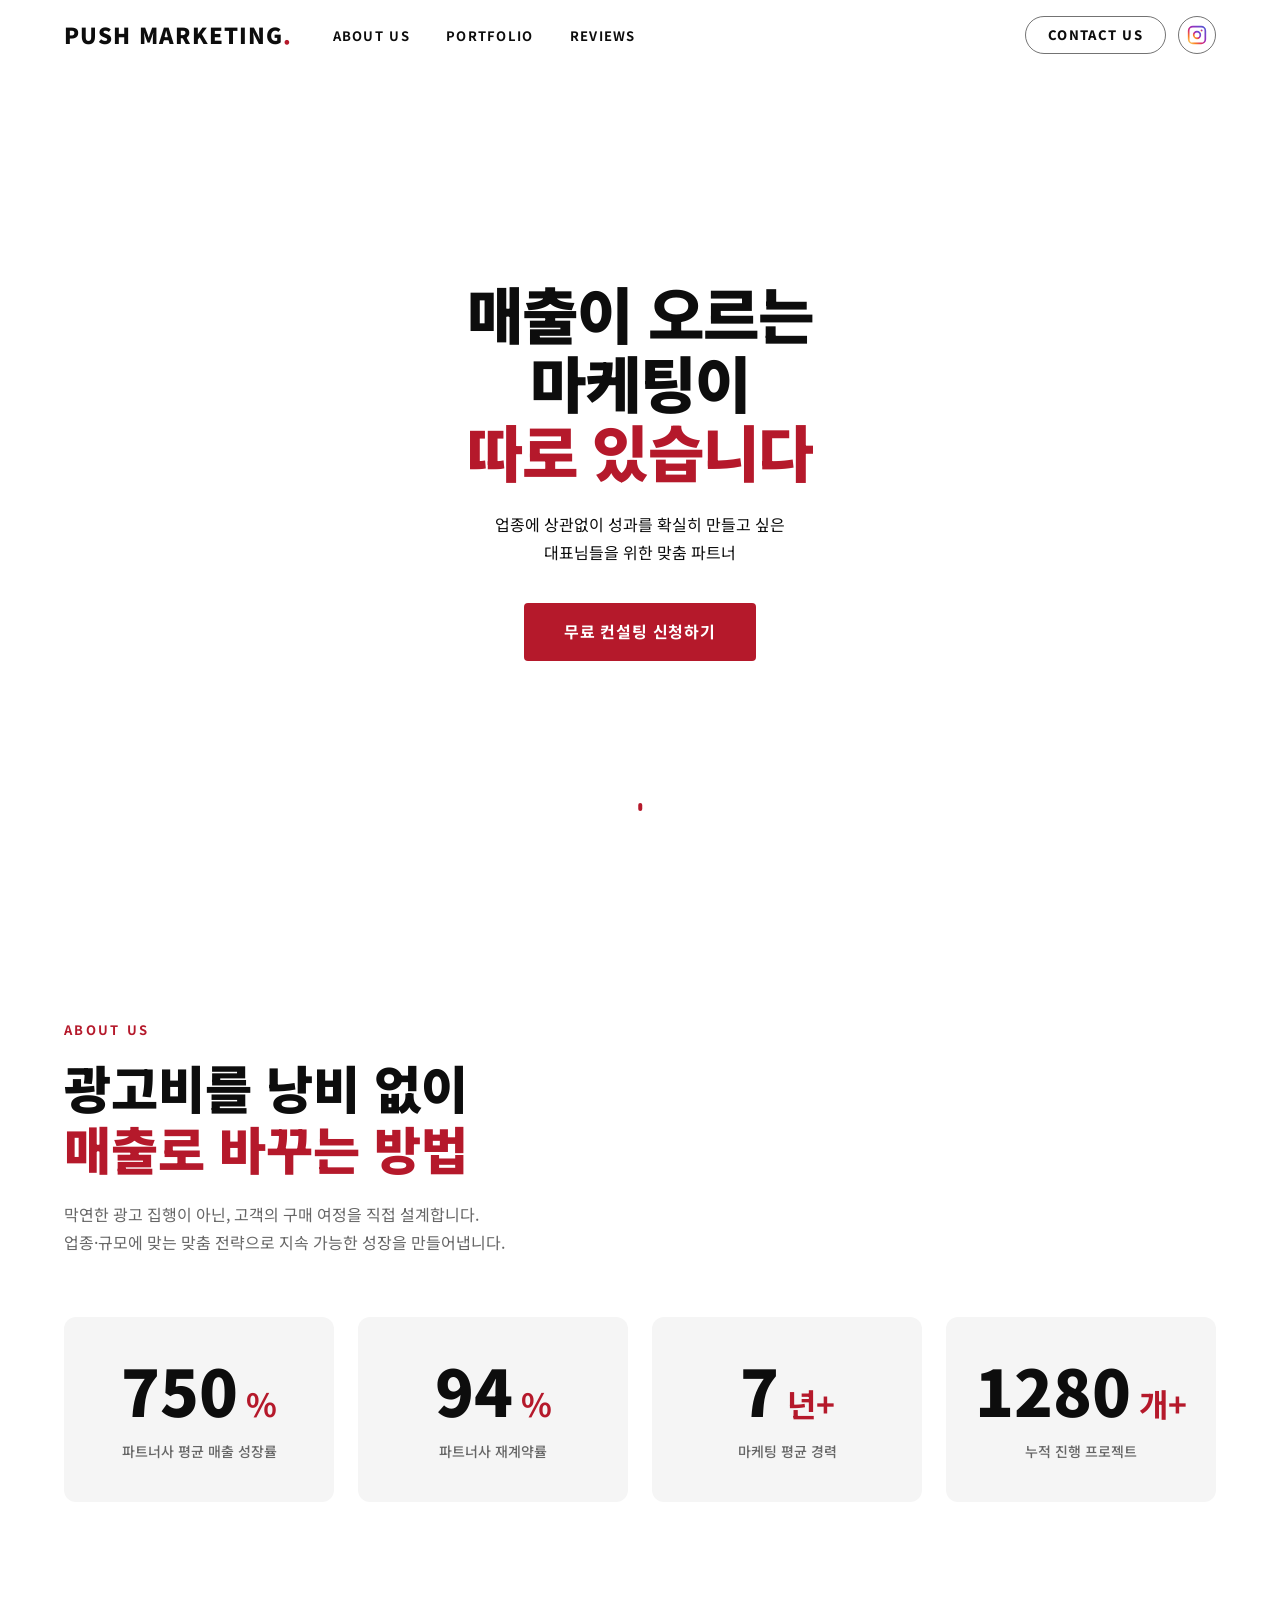
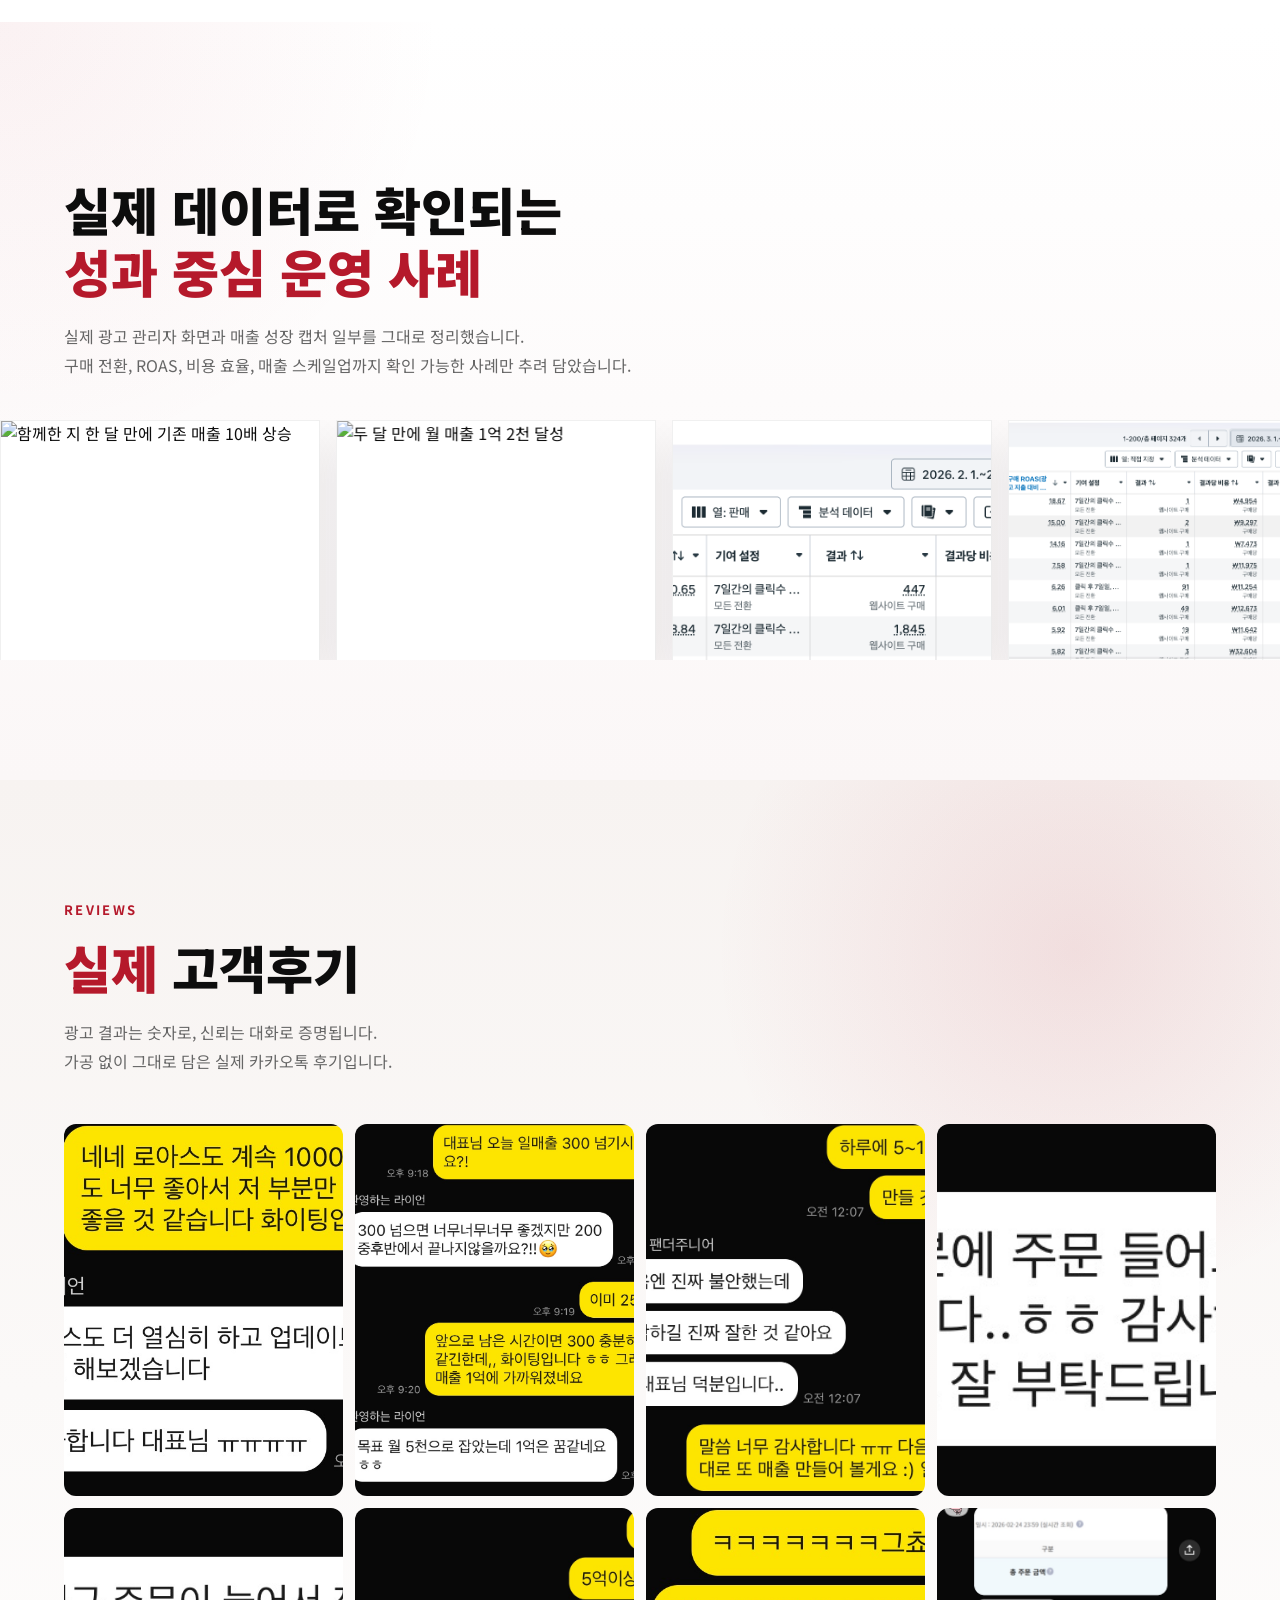
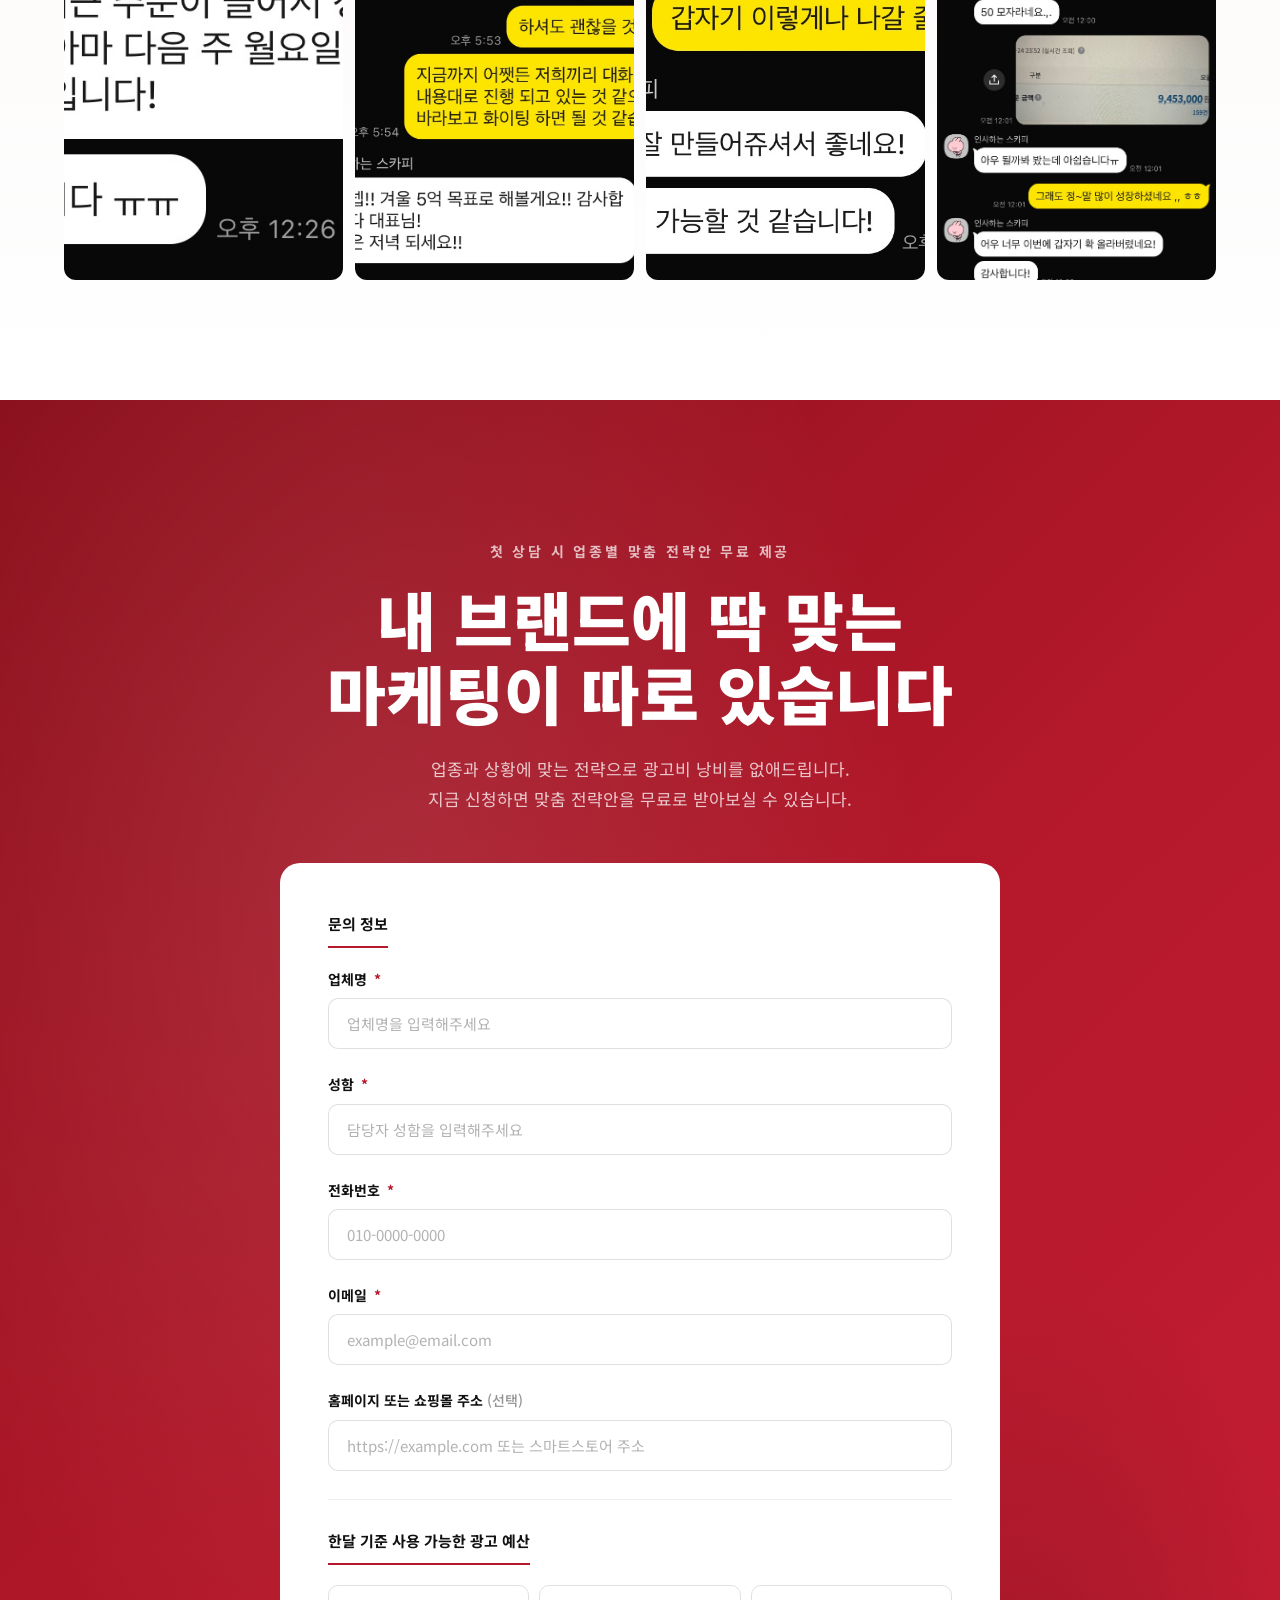
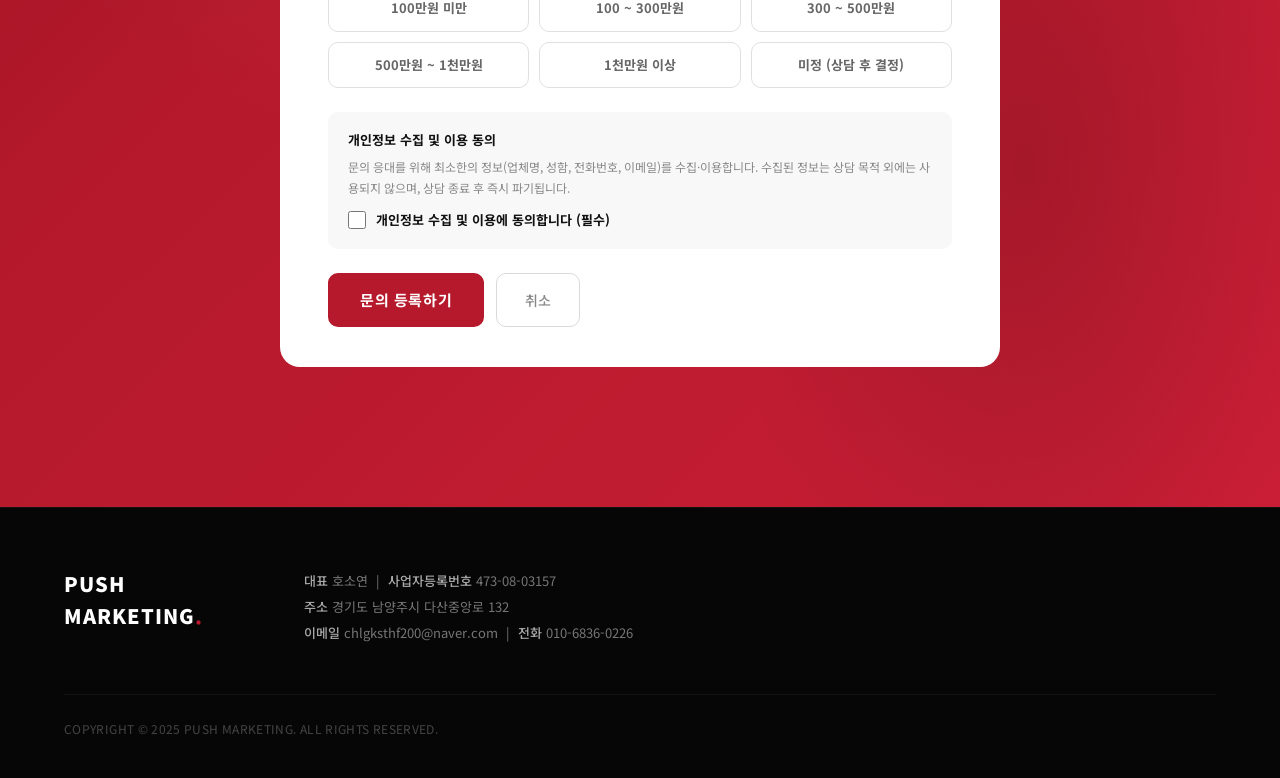
==== html/index.html @ ebdda34c "git init" ====
<!DOCTYPE html>
<html lang="ko">
<head>
  <meta charset="UTF-8" />
  <meta name="viewport" content="width=device-width, initial-scale=1.0" />
  <title>마케팅 파트너 | 성과로 증명하는 신뢰의 마케팅</title>
  <link rel="stylesheet" href="../css/style.css" />
  <link rel="preconnect" href="https://fonts.googleapis.com" />
  <link rel="preconnect" href="https://fonts.gstatic.com" crossorigin />
  <link href="https://fonts.googleapis.com/css2?family=Noto+Sans+KR:wght@300;400;500;700;900&display=swap" rel="stylesheet" />
  <style>
    /* ===== 헤더 인스타 아이콘 ===== */
    .btn-insta-header {
      display: flex;
      align-items: center;
      justify-content: center;
      width: 38px;
      height: 38px;
      border-radius: 50%;
      border: 1.5px solid rgba(0,0,0,0.55);
      color: var(--black);
      transition: border-color 0.2s, color 0.2s, background 0.2s;
      flex-shrink: 0;
      margin-left: 0;
    }
    /* 데스크탑: 인스타를 맨 오른쪽으로 */
    @media (min-width: 769px) {
      .btn-insta-header { order: 99; margin-left: -28px; }
    }
    .btn-insta-header:hover {
      border-color: #B5192B;
      color: #B5192B;
      background: rgba(181,25,43,0.06);
    }

    /* ===== WORK MARQUEE ===== */
    .work-slider-wrap {
      overflow: hidden;
      margin-top: 40px;
    }
    .work-slider {
      display: flex;
      gap: 16px;
      width: max-content;
      --work-marquee-distance: 0px;
      animation: workMarquee 38s linear infinite;
      will-change: transform;
    }
    .work-slider:hover { animation-play-state: paused; }
    @keyframes workMarquee {
      from { transform: translateX(0); }
      to   { transform: translateX(calc(-1 * var(--work-marquee-distance))); }
    }
    .work-card {
      flex: 0 0 320px;
      border-radius: 0;
      overflow: hidden;
    }
    .work-thumb {
      position: relative;
      aspect-ratio: 4/3;
      overflow: hidden;
      padding: 0 !important;
      min-height: 0 !important;
      background: #fff;
    }
    .work-image {
      width: 100%;
      height: 100%;
      object-fit: cover;
      object-position: center;
      display: block;
      border-radius: 0 !important;
      box-shadow: none !important;
      transition: transform 0.4s;
    }
    .work-card:hover .work-image { transform: scale(1.04); }
    .work-thumb > .work-overlay {
      position: absolute;
      inset: 0 !important;
      background: rgba(0,0,0,0.35);
      display: flex !important;
      align-items: center !important;
      justify-content: center !important;
      padding: 0 !important;
      border-radius: 0 !important;
      opacity: 0;
      transition: opacity 0.3s;
      pointer-events: none;
      z-index: 2;
    }
    .work-card:hover .work-overlay { opacity: 1; }
    .work-thumb > .work-overlay span {
      position: static !important;
      transform: none !important;
      display: inline-flex;
      align-items: center;
      justify-content: center;
      width: auto;
      white-space: nowrap;
      font-size: 13px;
      font-weight: 700;
      color: #fff;
      letter-spacing: 0.08em;
      border: 1.5px solid #fff;
      padding: 8px 18px;
      border-radius: 4px;
      margin: 0;
    }
    .work-info { display: none; }
    .work-media-link { display: block; }
    @media (max-width: 768px) {
      .work-card { flex: 0 0 260px; }
    }

    /* ===== REVIEW GRID ===== */
    .review-grid {
      display: grid;
      grid-template-columns: repeat(4, 1fr);
      gap: 12px;
      margin-top: 48px;
    }
    .review-card {
      border-radius: 12px;
      overflow: hidden;
      position: relative;
      aspect-ratio: 3/4;
      display: block;
      background: #f5f5f5;
    }
    .review-card img {
      width: 100%;
      height: 100%;
      object-fit: cover;
      display: block;
      transition: transform 0.4s;
    }
    .review-card:hover img { transform: scale(1.04); }
    .review-card-overlay {
      position: absolute;
      inset: 0;
      background: rgba(0,0,0,0.35);
      display: flex;
      align-items: center;
      justify-content: center;
      opacity: 0;
      transition: opacity 0.3s;
    }
    .review-card:hover .review-card-overlay { opacity: 1; }
    .review-card-overlay span {
      position: absolute;
      top: 50%;
      left: 50%;
      transform: translate(-50%, -50%);
      color: #fff;
      font-size: 13px;
      font-weight: 700;
      letter-spacing: 0.08em;
      border: 1.5px solid rgba(255,255,255,0.8);
      padding: 8px 18px;
      border-radius: 4px;
      white-space: nowrap;
    }
    @media (max-width: 1024px) { .review-grid { grid-template-columns: repeat(3, 1fr); } }
    @media (max-width: 600px)  {
      .review-grid {
        grid-template-columns: repeat(2, minmax(0, 1fr));
        gap: 8px;
      }
      .review-card {
        aspect-ratio: 3 / 4;
      }
      .review-card-overlay span {
        font-size: 10px;
        padding: 6px 10px;
      }
    }

    /* ===== CONTACT FORM (인라인) ===== */
    .contact-form-wrap {
      max-width: 720px;
      margin: 48px auto 0;
      background: #fff;
      border-radius: 20px;
      padding: 48px 48px 40px;
      text-align: left;
    }
    .form-row { display: grid; grid-template-columns: 1fr 1fr; gap: 20px; }
    .form-group { margin-bottom: 24px; }
    .form-label { display: block; font-size: 14px; font-weight: 700; color: #111; margin-bottom: 8px; }
    .form-label .required { color: #B5192B; margin-left: 3px; }
    .form-input, .form-select, .form-textarea {
      width: 100%; padding: 14px 18px;
      border: 1.5px solid rgba(0,0,0,0.12); border-radius: 10px;
      font-size: 15px; font-family: var(--font); color: #111;
      background: #fff; outline: none; appearance: none;
      transition: border-color 0.2s, box-shadow 0.2s;
      box-sizing: border-box;
    }
    .form-input::placeholder, .form-textarea::placeholder { color: rgba(0,0,0,0.3); }
    .form-input:focus, .form-select:focus, .form-textarea:focus {
      border-color: #B5192B; box-shadow: 0 0 0 3px rgba(181,25,43,0.08);
    }
    .form-select {
      background-image: url("data:image/svg+xml,%3Csvg xmlns='http://www.w3.org/2000/svg' width='12' height='8' viewBox='0 0 12 8'%3E%3Cpath d='M1 1l5 5 5-5' stroke='%23666' stroke-width='1.5' fill='none' stroke-linecap='round'/%3E%3C/svg%3E");
      background-repeat: no-repeat; background-position: right 16px center; padding-right: 42px; cursor: pointer;
    }
    .form-textarea { min-height: 110px; resize: vertical; line-height: 1.7; }
    .budget-options { display: grid; grid-template-columns: repeat(3, 1fr); gap: 10px; }
    .budget-label {
      display: block; text-align: center; padding: 12px 8px;
      border: 1.5px solid rgba(0,0,0,0.12); border-radius: 10px;
      cursor: pointer; font-size: 13px; font-weight: 700; color: #666;
      transition: all 0.2s;
    }
    .budget-label:hover { border-color: #B5192B; color: #B5192B; }
    .budget-label input[type="radio"] { display: none; }
    .budget-label:has(input:checked) { border-color: #B5192B; background: rgba(181,25,43,0.06); color: #B5192B; }
    .privacy-box { background: #f8f8f8; border-radius: 10px; padding: 18px 20px; margin-bottom: 24px; }
    .privacy-title { font-size: 13px; font-weight: 700; color: #111; margin-bottom: 6px; }
    .privacy-text { font-size: 12px; color: #888; line-height: 1.7; margin-bottom: 12px; }
    .checkbox-label { display: flex; align-items: center; gap: 10px; cursor: pointer; font-size: 13px; font-weight: 700; color: #111; }
    .checkbox-label input[type="checkbox"] { width: 18px; height: 18px; accent-color: #B5192B; cursor: pointer; flex-shrink: 0; }
    .form-divider { border: none; border-top: 1px solid rgba(0,0,0,0.07); margin: 28px 0; }
    .form-section-title { font-size: 15px; font-weight: 700; color: #111; margin-bottom: 20px; padding-bottom: 10px; border-bottom: 2px solid #B5192B; display: inline-block; }
    .form-actions { display: flex; gap: 12px; }
    .btn-submit {
      padding: 16px 32px; background: #B5192B; color: #fff;
      font-size: 15px; font-weight: 700; border: none; border-radius: 10px;
      cursor: pointer; font-family: var(--font); letter-spacing: 0.04em;
      transition: background 0.2s, transform 0.2s;
    }
    .btn-submit:hover { background: #8B0F1C; transform: translateY(-2px); }
    .btn-cancel {
      padding: 16px 28px; background: transparent; color: #888;
      font-size: 14px; font-weight: 500; border: 1.5px solid rgba(0,0,0,0.15);
      border-radius: 10px; cursor: pointer; font-family: var(--font);
      transition: border-color 0.2s, color 0.2s;
    }
    .btn-cancel:hover { border-color: #111; color: #111; }
    @media (max-width: 768px) {
      .contact-form-wrap { padding: 32px 24px; }
      .form-row { grid-template-columns: 1fr; }
      .budget-options { grid-template-columns: repeat(2, 1fr); }
    }
    @media (max-width: 480px) {
      .budget-options { grid-template-columns: 1fr; }
      .form-actions { flex-direction: column; }
    }
  </style>
</head>
<body>

  <!-- ============================
       HEADER
  ============================ -->
  <header id="header">
    <div class="header-inner">
      <a href="#" class="logo">PUSH MARKETING<span>.</span></a>
      <nav class="nav-desktop">
        <ul>
          <li><a href="#marketing">ABOUT US</a></li>
          <li><a href="#portfolio">PORTFOLIO</a></li>
          <li><a href="#reviews">REVIEWS</a></li>
        </ul>
      </nav>
      <a href="#contactForm" class="btn-contact-header">CONTACT US</a>
      <a href="https://www.instagram.com/tmdssol_" target="_blank" rel="noopener noreferrer" class="btn-insta-header" aria-label="인스타그램">
        <svg width="20" height="20" viewBox="0 0 24 24" xmlns="http://www.w3.org/2000/svg">
          <defs>
            <linearGradient id="igGrad" x1="0%" y1="100%" x2="100%" y2="0%">
              <stop offset="0%" stop-color="#feda75"/>
              <stop offset="20%" stop-color="#fa7e1e"/>
              <stop offset="40%" stop-color="#d62976"/>
              <stop offset="60%" stop-color="#962fbf"/>
              <stop offset="100%" stop-color="#4f5bd5"/>
            </linearGradient>
          </defs>
          <rect x="2" y="2" width="20" height="20" rx="5" ry="5" fill="none" stroke="url(#igGrad)" stroke-width="2"/>
          <circle cx="12" cy="12" r="4" fill="none" stroke="url(#igGrad)" stroke-width="2"/>
          <circle cx="17.5" cy="6.5" r="1.2" fill="url(#igGrad)"/>
        </svg>
      </a>
      <button class="hamburger" id="hamburgerBtn" aria-label="메뉴 열기">
        <span></span><span></span><span></span>
      </button>
    </div>
    <nav class="nav-mobile" id="mobileNav">
      <ul>
        <li><a href="#marketing" class="mobile-link">ABOUT US</a></li>
        <li><a href="#portfolio" class="mobile-link">PORTFOLIO</a></li>
        <li><a href="#reviews" class="mobile-link">REVIEWS</a></li>
      </ul>
    </nav>
  </header>

  <main>

    <!-- ============================
         HERO
    ============================ -->
    <section id="hero" class="hero-section">
      <div id="heroVantaBg" class="hero-bg-vanta" aria-hidden="true"></div>

      <div class="hero-inner">

        <!-- 카피 & CTA -->
        <div class="hero-copy">
          <h1 class="hero-title">
            <span class="hero-line-1">매출이 오르는</span>
            <span class="hero-line-2">마케팅이</span>
            <span class="hero-line-3"><em>따로 있습니다</em></span>
          </h1>
          <p class="hero-sub">업종에 상관없이 성과를 확실히 만들고 싶은<br>대표님들을 위한 맞춤 파트너</p>
          <a href="#contactForm" class="btn-primary hero-cta">무료 컨설팅 신청하기</a>
        </div>

      </div>

      <div class="hero-scroll" aria-hidden="true">
        <div class="hero-scroll__mouse">
          <span class="hero-scroll__wheel"></span>
        </div>
        <span class="hero-scroll__label">SCROLL</span>
      </div>

    </section>

    <!-- ============================
         ABOUT / STATS
    ============================ -->
    <section id="marketing" class="about-section">
      <div class="container">
        <div class="section-label fade-in">ABOUT US</div>
        <h2 class="section-title fade-in">
          광고비를 낭비 없이<br />
          <span>매출로 바꾸는 방법</span>
        </h2>
        <p class="section-desc fade-in">
          막연한 광고 집행이 아닌, 고객의 구매 여정을 직접 설계합니다.<br />
          업종·규모에 맞는 맞춤 전략으로 지속 가능한 성장을 만들어냅니다.
        </p>
        <div class="stats-grid">
          <div class="stat-card fade-in">
            <div class="stat-number" data-target="750">0</div>
            <div class="stat-unit">%</div>
            <div class="stat-label">파트너사 평균 매출 성장률</div>
          </div>
          <div class="stat-card fade-in">
            <div class="stat-number" data-target="94">0</div>
            <div class="stat-unit">%</div>
            <div class="stat-label">파트너사 재계약률</div>
          </div>
          <div class="stat-card fade-in">
            <div class="stat-number" data-target="7">0</div>
            <div class="stat-unit">년+</div>
            <div class="stat-label">마케팅 평균 경력</div>
          </div>
          <div class="stat-card fade-in">
            <div class="stat-number" data-target="1280">0</div>
            <div class="stat-unit">개+</div>
            <div class="stat-label">누적 진행 프로젝트</div>
          </div>
        </div>
      </div>
    </section>

    <!-- ============================
         PORTFOLIO / WORK
    ============================ -->
    <section id="portfolio" class="work-section">
      <div class="container">
        <div class="section-label fade-in">WORK</div>
        <h2 class="section-title fade-in">
          실제 데이터로 확인되는<br />
          <span>성과 중심 운영 사례</span>
        </h2>
        <p class="section-desc fade-in work-section-desc">
          실제 광고 관리자 화면과 매출 성장 캡처 일부를 그대로 정리했습니다.<br />
          구매 전환, ROAS, 비용 효율, 매출 스케일업까지 확인 가능한 사례만 추려 담았습니다.
        </p>
      </div>
      <div class="work-slider-wrap">
        <div class="work-slider" id="workSlider">

          <article class="work-card">
            <a class="work-media-link" href="../data&amp;review/함께한지%20한달만에%20기존%20매출%20대비%2010배%20상승.png" target="_blank" rel="noopener noreferrer">
              <div class="work-thumb">
                <img class="work-image" src="../data&amp;review/함께한지%20한달만에%20기존%20매출%20대비%2010배%20상승.png" alt="함께한 지 한 달 만에 기존 매출 10배 상승" loading="lazy" />
                <div class="work-overlay"><span>원본 보기</span></div>
              </div>
            </a>
            <div class="work-info">
              <div class="work-tag">초기 성장 사례</div>
              <h3 class="work-title">한 달 만에 기존 매출 10배 상승</h3>
            </div>
          </article>

          <article class="work-card">
            <a class="work-media-link" href="../data&amp;review/함께한지%20두달만에%20월%20매출%201억%202000달성.png" target="_blank" rel="noopener noreferrer">
              <div class="work-thumb">
                <img class="work-image" src="../data&amp;review/함께한지%20두달만에%20월%20매출%201억%202000달성.png" alt="두 달 만에 월 매출 1억 2천 달성" loading="lazy" />
                <div class="work-overlay"><span>원본 보기</span></div>
              </div>
            </a>
            <div class="work-info">
              <div class="work-tag">스케일업 사례</div>
              <h3 class="work-title">두 달 만에 월 매출 1억 2천 달성</h3>
            </div>
          </article>

          <article class="work-card">
            <a class="work-media-link" href="../data&amp;review/성과1.png" target="_blank" rel="noopener noreferrer">
              <div class="work-thumb">
                <img class="work-image" src="../data&amp;review/성과1.png" alt="ROAS 10.65 구매 447건" loading="lazy" />
                <div class="work-overlay"><span>원본 보기</span></div>
              </div>
            </a>
            <div class="work-info">
              <div class="work-tag">구매 전환 최적화</div>
              <h3 class="work-title">ROAS 10.65, 구매 447건 확보</h3>
            </div>
          </article>

          <article class="work-card">
            <a class="work-media-link" href="../data&amp;review/성과2.png" target="_blank" rel="noopener noreferrer">
              <div class="work-thumb">
                <img class="work-image" src="../data&amp;review/성과2.png" alt="고ROAS 18.67 달성" loading="lazy" />
                <div class="work-overlay"><span>원본 보기</span></div>
              </div>
            </a>
            <div class="work-info">
              <div class="work-tag">고ROAS 캠페인</div>
              <h3 class="work-title">상위 구간 ROAS 18.67까지 상승</h3>
            </div>
          </article>

          <article class="work-card">
            <a class="work-media-link" href="../data&amp;review/성과3.png" target="_blank" rel="noopener noreferrer">
              <div class="work-thumb">
                <img class="work-image" src="../data&amp;review/성과3.png" alt="ROAS 12.53 일 단위 최적화" loading="lazy" />
                <div class="work-overlay"><span>원본 보기</span></div>
              </div>
            </a>
            <div class="work-info">
              <div class="work-tag">일 단위 최적화</div>
              <h3 class="work-title">하루 단위에서도 ROAS 12.53 유지</h3>
            </div>
          </article>

          <article class="work-card">
            <a class="work-media-link" href="../data&amp;review/성과4.png" target="_blank" rel="noopener noreferrer">
              <div class="work-thumb">
                <img class="work-image" src="../data&amp;review/성과4.png" alt="ROAS 27.93 구매당 2932원" loading="lazy" />
                <div class="work-overlay"><span>원본 보기</span></div>
              </div>
            </a>
            <div class="work-info">
              <div class="work-tag">저비용 전환 확보</div>
              <h3 class="work-title">ROAS 27.93, 구매당 2,932원</h3>
            </div>
          </article>

        </div>
      </div>
    </section>

    <!-- ============================
         REVIEWS
    ============================ -->
    <section id="reviews" class="reviews-section">
      <div class="container">
        <div class="section-label fade-in">REVIEWS</div>
        <h2 class="section-title fade-in"><span>실제</span> 고객후기</h2>
        <p class="section-desc fade-in" style="margin-bottom:0;">광고 결과는 숫자로, 신뢰는 대화로 증명됩니다.<br />가공 없이 그대로 담은 실제 카카오톡 후기입니다.</p>
        <div class="review-grid">
          <a class="review-card fade-in" href="../data&amp;review/카톡리뷰1.JPG" target="_blank" rel="noopener noreferrer">
            <img src="../data&amp;review/카톡리뷰1.JPG" alt="고객 후기 1" loading="lazy" />
            <div class="review-card-overlay"><span>원본 보기</span></div>
          </a>
          <a class="review-card fade-in" href="../data&amp;review/카톡리뷰2.JPG" target="_blank" rel="noopener noreferrer">
            <img src="../data&amp;review/카톡리뷰2.JPG" alt="고객 후기 2" loading="lazy" />
            <div class="review-card-overlay"><span>원본 보기</span></div>
          </a>
          <a class="review-card fade-in" href="../data&amp;review/카톡리뷰3.JPG" target="_blank" rel="noopener noreferrer">
            <img src="../data&amp;review/카톡리뷰3.JPG" alt="고객 후기 3" loading="lazy" />
            <div class="review-card-overlay"><span>원본 보기</span></div>
          </a>
          <a class="review-card fade-in" href="../data&amp;review/카톡리뷰4.JPG" target="_blank" rel="noopener noreferrer">
            <img src="../data&amp;review/카톡리뷰4.JPG" alt="고객 후기 4" loading="lazy" />
            <div class="review-card-overlay"><span>원본 보기</span></div>
          </a>
          <a class="review-card fade-in" href="../data&amp;review/카톡리뷰5.JPG" target="_blank" rel="noopener noreferrer">
            <img src="../data&amp;review/카톡리뷰5.JPG" alt="고객 후기 5" loading="lazy" />
            <div class="review-card-overlay"><span>원본 보기</span></div>
          </a>
          <a class="review-card fade-in" href="../data&amp;review/카톡리뷰6.JPG" target="_blank" rel="noopener noreferrer">
            <img src="../data&amp;review/카톡리뷰6.JPG" alt="고객 후기 6" loading="lazy" />
            <div class="review-card-overlay"><span>원본 보기</span></div>
          </a>
          <a class="review-card fade-in" href="../data&amp;review/카톡리뷰7.JPG" target="_blank" rel="noopener noreferrer">
            <img src="../data&amp;review/카톡리뷰7.JPG" alt="고객 후기 7" loading="lazy" />
            <div class="review-card-overlay"><span>원본 보기</span></div>
          </a>
          <a class="review-card fade-in" href="../data&amp;review/카톡리뷰8.JPG" target="_blank" rel="noopener noreferrer">
            <img src="../data&amp;review/카톡리뷰8.JPG" alt="고객 후기 8" loading="lazy" />
            <div class="review-card-overlay"><span>원본 보기</span></div>
          </a>
        </div>
      </div>
    </section>

    <!-- ============================
         CTA
    ============================ -->
    <section id="contact" class="cta-section">
      <div class="cta-bg"></div>
      <div class="container fade-in" style="text-align:center;">
        <p class="cta-eyebrow">첫 상담 시 업종별 맞춤 전략안 무료 제공</p>
        <h2 class="cta-title">내 브랜드에 딱 맞는<br />마케팅이 따로 있습니다</h2>
        <p class="cta-desc">업종과 상황에 맞는 전략으로 광고비 낭비를 없애드립니다.<br />지금 신청하면 맞춤 전략안을 무료로 받아보실 수 있습니다.</p>

        <div class="contact-form-wrap">
          <form id="contactForm" novalidate style="scroll-margin-top: 100px;">
            <input type="hidden" name="access_key" value="76b9e603-ad2f-4acb-8fae-5623bca5e2d4" />
            <input type="hidden" name="subject" value="PUSH MARKETING 무료 컨설팅 문의" />
            <input type="hidden" name="from_name" value="PUSH MARKETING 홈페이지" />
            <input type="checkbox" name="botcheck" tabindex="-1" autocomplete="off" style="display:none" />

            <div class="form-section-title">문의 정보</div>
            <div class="form-group">
              <label class="form-label" for="companyName">업체명 <span class="required">*</span></label>
              <input type="text" id="companyName" name="company_name" class="form-input" placeholder="업체명을 입력해주세요" autocomplete="organization" required />
            </div>
            <div class="form-group">
              <label class="form-label" for="ownerName">성함 <span class="required">*</span></label>
              <input type="text" id="ownerName" name="name" class="form-input" placeholder="담당자 성함을 입력해주세요" autocomplete="name" required />
            </div>
            <div class="form-group">
              <label class="form-label" for="phone">전화번호 <span class="required">*</span></label>
              <input type="tel" id="phone" name="phone" class="form-input" placeholder="010-0000-0000" autocomplete="tel" required />
            </div>
            <div class="form-group">
              <label class="form-label" for="email">이메일 <span class="required">*</span></label>
              <input type="email" id="email" name="email" class="form-input" placeholder="example@email.com" autocomplete="email" required />
            </div>
            <div class="form-group">
              <label class="form-label" for="companyWebsite">홈페이지 또는 쇼핑몰 주소 <span style="font-weight:500;color:rgba(17,17,17,0.45);">(선택)</span></label>
              <input type="url" id="companyWebsite" name="company_website" class="form-input" placeholder="https://example.com 또는 스마트스토어 주소" autocomplete="url" />
            </div>

            <hr class="form-divider" />
            <div class="form-section-title">한달 기준 사용 가능한 광고 예산</div>
            <div class="form-group">
              <div class="budget-options">
                <label class="budget-label"><input type="radio" name="monthly_budget" value="100만원 미만" />100만원 미만</label>
                <label class="budget-label"><input type="radio" name="monthly_budget" value="100 ~ 300만원" />100 ~ 300만원</label>
                <label class="budget-label"><input type="radio" name="monthly_budget" value="300 ~ 500만원" />300 ~ 500만원</label>
                <label class="budget-label"><input type="radio" name="monthly_budget" value="500만원 ~ 1천만원" />500만원 ~ 1천만원</label>
                <label class="budget-label"><input type="radio" name="monthly_budget" value="1천만원 이상" />1천만원 이상</label>
                <label class="budget-label"><input type="radio" name="monthly_budget" value="미정 (상담 후 결정)" />미정 (상담 후 결정)</label>
              </div>
            </div>

            <div class="privacy-box">
              <div class="privacy-title">개인정보 수집 및 이용 동의</div>
              <p class="privacy-text">문의 응대를 위해 최소한의 정보(업체명, 성함, 전화번호, 이메일)를 수집·이용합니다. 수집된 정보는 상담 목적 외에는 사용되지 않으며, 상담 종료 후 즉시 파기됩니다.</p>
              <label class="checkbox-label">
                <input type="checkbox" id="privacyAgree" required />
                <span>개인정보 수집 및 이용에 동의합니다 (필수)</span>
              </label>
            </div>

            <div class="form-actions">
              <button type="submit" class="btn-submit">문의 등록하기</button>
              <button type="reset" class="btn-cancel">취소</button>
            </div>

          </form>
        </div>
      </div>
    </section>

  </main>

  <!-- ============================
       FOOTER
  ============================ -->
  <footer class="footer">
    <div class="container footer-inner">
      <div class="footer-logo">PUSH MARKETING<span>.</span></div>
      <div class="footer-info">
        <p><strong>대표</strong> 호소연 &nbsp;|&nbsp; <strong>사업자등록번호</strong> 473-08-03157</p>
        <p><strong>주소</strong> 경기도 남양주시 다산중앙로 132</p>
        <p><strong>이메일</strong> chlgksthf200@naver.com &nbsp;|&nbsp; <strong>전화</strong> 010-6836-0226</p>
      </div>
      <div class="footer-copy">
        <p>COPYRIGHT &copy; 2025 PUSH MARKETING. ALL RIGHTS RESERVED.</p>
      </div>
    </div>
  </footer>

  <script src="https://cdnjs.cloudflare.com/ajax/libs/three.js/r134/three.min.js"></script>
  <script src="https://cdn.jsdelivr.net/npm/vanta@latest/dist/vanta.fog.min.js"></script>
  <script src="../js/script.js?v=20260326"></script>
  <script>
    // 문의 폼 제출 (Web3Forms)
    (function () {
      const form = document.getElementById('contactForm');
      if (!form) return;
      form.addEventListener('submit', async function (e) {
        e.preventDefault();
        const company = form.querySelector('#companyName');
        const owner   = form.querySelector('#ownerName');
        const phone   = form.querySelector('#phone');
        const email   = form.querySelector('#email');
        const website = form.querySelector('#companyWebsite');
        const budget  = form.querySelector('input[name="monthly_budget"]:checked');
        const agree   = form.querySelector('#privacyAgree');
        if (!company.value.trim()) { company.focus(); return; }
        if (!owner.value.trim())   { owner.focus();   return; }
        if (!phone.value.trim())   { phone.focus();   return; }
        if (!email.value.trim())   { email.focus();   return; }
        if (!budget) { form.querySelector('input[name="monthly_budget"]').focus(); return; }
        if (!agree.checked)        { agree.focus();   return; }

        const btn = form.querySelector('.btn-submit');
        btn.textContent = '전송 중...';
        btn.disabled = true;

        try {
          const companyName = company.value.trim();
          const ownerName = owner.value.trim();
          const phoneNumber = phone.value.trim();
          const emailAddress = email.value.trim();
          const websiteUrl = website.value.trim();
          const accessKey = form.querySelector('input[name="access_key"]').value;
          const fromName = form.querySelector('input[name="from_name"]').value;
          const subjectBase = form.querySelector('input[name="subject"]').value;
          const data = new FormData();
          const inquirySummary = [
            `업체명: ${companyName}`,
            `담당자 성함: ${ownerName}`,
            `전화번호: ${phoneNumber}`,
            `이메일: ${emailAddress}`,
            `홈페이지 또는 쇼핑몰 주소: ${websiteUrl}`,
            `광고 예산: ${budget.value}`,
            '개인정보 수집 및 이용 동의: 동의'
          ].join('\n\n');

          data.append('access_key', accessKey);
          data.append('subject', `${subjectBase} | ${companyName} / ${ownerName}`);
          data.append('from_name', fromName);
          data.append('replyto', emailAddress);
          data.append('name', `${ownerName} (${companyName})`);
          data.append('email', emailAddress);
          data.append('message', inquirySummary);

          const res  = await fetch('https://api.web3forms.com/submit', {
            method: 'POST',
            body: data
          });
          const json = await res.json();
          if (json.success) {
            btn.textContent = '문의가 접수되었습니다 ✓';
            btn.style.background = '#2d7a3a';
            setTimeout(() => {
              form.reset();
              btn.textContent = '문의 등록하기';
              btn.style.background = '';
              btn.disabled = false;
            }, 3000);
          } else {
            throw new Error();
          }
        } catch {
          btn.textContent = '전송 실패 — 다시 시도해주세요';
          btn.style.background = '#c0392b';
          setTimeout(() => {
            btn.textContent = '문의 등록하기';
            btn.style.background = '';
            btn.disabled = false;
          }, 3000);
        }
      });
    })();

    (function () {
      const ws = document.getElementById('workSlider');
      if (!ws) return;

      const originalCards = Array.from(ws.querySelectorAll('.work-card'));
      if (!originalCards.length) return;

      if (!ws.dataset.marqueeCloned) {
        originalCards.forEach(card => {
          const clone = card.cloneNode(true);
          clone.setAttribute('data-clone', 'true');
          clone.setAttribute('aria-hidden', 'true');
          ws.appendChild(clone);
        });
        ws.dataset.marqueeCloned = 'true';
      }

      function updateWorkMarqueeDistance() {
        const originals = Array.from(ws.querySelectorAll('.work-card:not([data-clone])'));
        const gap = parseFloat(getComputedStyle(ws).gap || '0');
        const totalWidth = originals.reduce((sum, card) => {
          return sum + card.getBoundingClientRect().width;
        }, 0);

        const distance = totalWidth + gap * originals.length;
        ws.style.setProperty('--work-marquee-distance', `${distance}px`);
      }

      updateWorkMarqueeDistance();
      window.addEventListener('resize', updateWorkMarqueeDistance);
    })();
  </script>
</body>
</html>
---- css/style.css ----
/* ============================
   RESET & BASE
============================ */
*, *::before, *::after {
  box-sizing: border-box;
  margin: 0;
  padding: 0;
}

:root {
  --black: #0d0d0d;
  --dark: #1a1a1a;
  --gray-dark: #333333;
  --gray-mid: #666666;
  --gray-light: #f5f5f5;
  --white: #ffffff;
  --accent: #B5192B;
  --accent-dark: #8B0F1C;
  --font: 'Noto Sans KR', sans-serif;
}

html {
  scroll-behavior: smooth;
}

body {
  font-family: var(--font);
  color: var(--black);
  background: var(--white);
  line-height: 1.6;
  overflow-x: hidden;
}

a {
  text-decoration: none;
  color: inherit;
  transition: color 0.2s;
}

ul {
  list-style: none;
}

img {
  display: block;
  max-width: 100%;
}

/* ============================
   UTILITY
============================ */
.container {
  width: 90%;
  max-width: 1200px;
  margin: 0 auto;
}

.section-label {
  font-size: 13px;
  font-weight: 700;
  letter-spacing: 0.18em;
  color: var(--accent);
  text-transform: uppercase;
  margin-bottom: 16px;
}

.section-title {
  font-size: clamp(28px, 4vw, 52px);
  font-weight: 900;
  line-height: 1.2;
  color: var(--black);
  margin-bottom: 20px;
}

.section-title span {
  color: var(--accent);
}

.section-desc {
  font-size: 16px;
  color: var(--gray-mid);
  line-height: 1.8;
  margin-bottom: 60px;
}

/* ============================
   FADE-IN ANIMATION
============================ */
.fade-in {
  opacity: 0;
  transform: translateY(30px);
  transition: opacity 0.7s ease, transform 0.7s ease;
}

.fade-in.visible {
  opacity: 1;
  transform: translateY(0);
}

/* ============================
   BUTTONS
============================ */
.btn-primary {
  display: inline-block;
  background: var(--accent);
  color: var(--white);
  font-size: 16px;
  font-weight: 700;
  padding: 16px 40px;
  border-radius: 4px;
  letter-spacing: 0.05em;
  transition: background 0.2s, transform 0.2s;
  cursor: pointer;
}

.btn-primary:hover {
  background: var(--accent-dark);
  transform: translateY(-2px);
}

.btn-large {
  font-size: 18px;
  padding: 20px 56px;
}

/* ============================
   HEADER
============================ */
#header {
  position: fixed;
  top: 0;
  left: 0;
  width: 100%;
  z-index: 1000;
  background: transparent;
  backdrop-filter: none;
  -webkit-backdrop-filter: none;
  border-bottom: 1px solid transparent;
  transition: background 0.3s, box-shadow 0.3s, border-color 0.3s, backdrop-filter 0.3s;
}

.header-inner {
  display: flex;
  align-items: center;
  justify-content: flex-start;
  gap: 40px;
  height: 70px;
  width: 90%;
  max-width: 1200px;
  margin: 0 auto;
}

.btn-contact-header {
  margin-left: auto;
  font-size: 13px;
  font-weight: 800;
  color: var(--black);
  letter-spacing: 0.1em;
  text-transform: uppercase;
  padding: 8px 22px;
  border: 1.5px solid rgba(0,0,0,0.55);
  border-radius: 999px;
  transition: background 0.2s, border-color 0.2s, color 0.2s;
  white-space: nowrap;
}

.btn-contact-header:hover {
  background: var(--accent);
  border-color: var(--accent);
  color: var(--white);
}

.logo {
  font-size: 22px;
  font-weight: 900;
  color: var(--black);
  letter-spacing: 0.05em;
}

.logo span {
  color: var(--accent);
}

.nav-desktop ul {
  display: flex;
  gap: 36px;
}

.nav-desktop ul li a {
  font-size: 13px;
  font-weight: 700;
  color: var(--black);
  letter-spacing: 0.1em;
  text-transform: uppercase;
  transition: color 0.2s;
}

.nav-desktop ul li a:hover {
  color: var(--accent);
}

/* Hamburger */
.hamburger {
  display: none;
  flex-direction: column;
  gap: 5px;
  background: none;
  border: none;
  cursor: pointer;
  padding: 4px;
}

.hamburger span {
  display: block;
  width: 24px;
  height: 2px;
  background: var(--black);
  transition: all 0.3s;
}

.hamburger.active span:nth-child(1) {
  transform: translateY(7px) rotate(45deg);
}
.hamburger.active span:nth-child(2) {
  opacity: 0;
}
.hamburger.active span:nth-child(3) {
  transform: translateY(-7px) rotate(-45deg);
}

/* Mobile nav */
.nav-mobile {
  display: none;
  background: transparent;
}

.nav-mobile.open {
  display: block;
}

.nav-mobile ul {
  padding: 16px 0;
}

.nav-mobile ul li a {
  display: block;
  padding: 14px 5%;
  font-size: 14px;
  font-weight: 700;
  color: var(--black);
  letter-spacing: 0.1em;
  text-transform: uppercase;
  border-bottom: 1px solid rgba(0,0,0,0.05);
  transition: color 0.2s, background 0.2s;
}

.nav-mobile ul li a:hover {
  color: var(--accent);
  background: rgba(181,25,43,0.04);
}

/* ============================
   HERO
============================ */
.hero-section {
  position: relative;
  min-height: 100vh;
  display: flex;
  align-items: center;
  background: #ffffff;
  overflow: hidden;
}

.hero-bg-vanta {
  position: absolute;
  inset: 0;
  z-index: 0;
}

.hero-bg-vanta canvas {
  width: 100% !important;
  height: 100% !important;
}

/* 히어로 내부 */
.hero-inner {
  position: relative;
  z-index: 2;
  width: 90%;
  max-width: 900px;
  margin: 0 auto;
  display: flex;
  flex-direction: column;
  align-items: center;
  text-align: center;
  padding: 140px 0 100px;
}

/* 카피 */
.hero-copy {
  display: flex;
  flex-direction: column;
  align-items: center;
}

.hero-title {
  font-size: clamp(38px, 4.8vw, 66px);
  font-weight: 900;
  line-height: 1.12;
  letter-spacing: -0.03em;
  color: var(--black);
  margin-bottom: 24px;
  overflow: hidden;
}

.hero-line-1 {
  display: block;
  animation: heroSlideUp 0.8s cubic-bezier(0.16, 1, 0.3, 1) both;
  animation-delay: 0.25s;
}

.hero-line-2 {
  display: block;
  animation: heroSlideUp 0.8s cubic-bezier(0.16, 1, 0.3, 1) both;
  animation-delay: 0.38s;
}

.hero-line-3 {
  display: block;
  animation: heroSlideUp 0.8s cubic-bezier(0.16, 1, 0.3, 1) both;
  animation-delay: 0.51s;
}

.hero-line-3 em {
  font-style: normal;
  color: var(--accent);
}

.hero-sub {
  font-size: clamp(14px, 1.4vw, 16px);
  color: var(--black);
  line-height: 1.8;
  margin-bottom: 36px;
  animation: heroFadeUp 0.7s ease both;
  animation-delay: 0.65s;
}

.hero-cta {
  animation: heroFadeUp 0.7s ease both;
  animation-delay: 0.78s;
}


/* 스크롤 인디케이터 */
.hero-scroll {
  position: absolute;
  bottom: 40px;
  left: 50%;
  transform: translateX(-50%);
  z-index: 2;
  display: flex;
  flex-direction: column;
  align-items: center;
  gap: 10px;
  opacity: 0;
  animation: heroScrollFadeIn 0.8s ease forwards;
  animation-delay: 1.4s;
}

.hero-scroll__mouse {
  width: 26px;
  height: 42px;
  border: 2px solid rgba(255, 255, 255, 0.5);
  border-radius: 13px;
  display: flex;
  justify-content: center;
  padding-top: 7px;
  box-shadow: 0 0 12px rgba(255, 255, 255, 0.08);
  transition: border-color 0.3s;
}

.hero-scroll__mouse:hover {
  border-color: var(--accent);
}

.hero-scroll__wheel {
  display: block;
  width: 4px;
  height: 8px;
  background: var(--accent);
  border-radius: 2px;
  animation: heroScrollWheel 2s ease-in-out infinite;
}

.hero-scroll__label {
  font-size: 9px;
  letter-spacing: 0.25em;
  color: rgba(255, 255, 255, 0.4);
  font-weight: 500;
}

@keyframes heroScrollFadeIn {
  from { opacity: 0; transform: translateX(-50%) translateY(12px); }
  to   { opacity: 1; transform: translateX(-50%) translateY(0); }
}

@keyframes heroScrollWheel {
  0%   { transform: translateY(0);   opacity: 1; }
  60%  { transform: translateY(10px); opacity: 0; }
  61%  { transform: translateY(0);   opacity: 0; }
  100% { transform: translateY(0);   opacity: 1; }
}

@keyframes heroFadeUp {
  from { transform: translateY(20px); opacity: 0; }
  to   { transform: translateY(0);    opacity: 1; }
}

@keyframes heroSlideUp {
  from { transform: translateY(60%); opacity: 0; }
  to   { transform: translateY(0);   opacity: 1; }
}


/* ============================
   ABOUT / STATS
============================ */
.about-section {
  padding: 120px 0;
  background: var(--white);
}

.stats-grid {
  display: grid;
  grid-template-columns: repeat(4, 1fr);
  gap: 24px;
  margin-top: 60px;
}

.stat-card {
  background: var(--gray-light);
  border-radius: 12px;
  padding: 40px 28px;
  text-align: center;
  position: relative;
  overflow: hidden;
  transition: transform 0.3s, box-shadow 0.3s;
}

.stat-card::before {
  content: '';
  position: absolute;
  bottom: 0;
  left: 0;
  width: 100%;
  height: 4px;
  background: var(--accent);
  transform: scaleX(0);
  transition: transform 0.3s;
}

.stat-card:hover::before {
  transform: scaleX(1);
}

.stat-card:hover {
  transform: translateY(-6px);
  box-shadow: 0 20px 40px rgba(0,0,0,0.1);
}

.stat-number {
  font-size: clamp(40px, 5vw, 64px);
  font-weight: 900;
  color: var(--black);
  line-height: 1;
  display: inline;
}

.stat-unit {
  font-size: clamp(20px, 2.5vw, 32px);
  font-weight: 700;
  color: var(--accent);
  display: inline;
  margin-left: 4px;
}

.stat-label {
  font-size: 14px;
  color: var(--gray-mid);
  margin-top: 12px;
  font-weight: 500;
  line-height: 1.5;
}

/* ============================
   REVIEWS
============================ */
.reviews-section {
  padding: 120px 0;
  background:
    radial-gradient(circle at 84% 14%, rgba(181,25,43,0.10), transparent 24%),
    linear-gradient(180deg, #f7f3f1 0%, #ffffff 100%);
}

.reviews-layout {
  display: grid;
  grid-template-columns: minmax(260px, 320px) minmax(0, 1fr);
  gap: 38px;
  align-items: start;
}

.reviews-intro {
  position: sticky;
  top: 108px;
}

.reviews-desc {
  margin-bottom: 28px;
}

.reviews-badges {
  display: flex;
  flex-wrap: wrap;
  gap: 10px;
}

.reviews-badge {
  display: inline-flex;
  align-items: center;
  min-height: 38px;
  padding: 9px 14px;
  border-radius: 999px;
  background: rgba(181,25,43,0.08);
  border: 1px solid rgba(181,25,43,0.12);
  color: var(--accent-dark);
  font-size: 12px;
  font-weight: 700;
  letter-spacing: 0.04em;
}

.reviews-gallery {
  column-count: 3;
  column-gap: 22px;
}

.review-shot {
  display: block;
  position: relative;
  break-inside: avoid;
  margin-bottom: 22px;
  padding: 14px;
  border-radius: 28px;
  overflow: hidden;
  background: linear-gradient(180deg, #23272d 0%, #12151b 100%);
  border: 1px solid rgba(255,255,255,0.08);
  box-shadow: 0 20px 48px rgba(11,18,31,0.18);
  transition: transform 0.3s ease, box-shadow 0.3s ease, border-color 0.3s ease;
}

.review-shot::before {
  content: '';
  position: absolute;
  inset: 0;
  background:
    radial-gradient(circle at top right, rgba(254,229,0,0.16), transparent 24%),
    linear-gradient(135deg, rgba(255,255,255,0.05), transparent 42%);
  pointer-events: none;
}

.review-shot:hover {
  transform: translateY(-8px);
  border-color: rgba(255,255,255,0.16);
  box-shadow: 0 28px 56px rgba(11,18,31,0.24);
}

.review-shot-head,
.review-shot-foot {
  position: relative;
  z-index: 1;
}

.review-shot-head {
  display: flex;
  align-items: center;
  justify-content: space-between;
  margin-bottom: 12px;
}

.review-shot-badge {
  display: inline-flex;
  align-items: center;
  gap: 8px;
  font-size: 11px;
  font-weight: 700;
  color: rgba(255,255,255,0.72);
  letter-spacing: 0.18em;
  text-transform: uppercase;
}

.review-shot-badge::before {
  content: '';
  width: 8px;
  height: 8px;
  border-radius: 50%;
  background: #FEE500;
  box-shadow: 0 0 0 6px rgba(254,229,0,0.12);
}

.review-shot-num {
  display: inline-flex;
  align-items: center;
  justify-content: center;
  width: 34px;
  height: 34px;
  border-radius: 50%;
  background: rgba(255,255,255,0.08);
  border: 1px solid rgba(255,255,255,0.12);
  font-size: 12px;
  font-weight: 700;
  color: rgba(255,255,255,0.78);
}

.review-shot img {
  position: relative;
  z-index: 1;
  width: 100%;
  height: auto;
  display: block;
  border-radius: 20px;
  background: #000000;
}

.review-shot-foot {
  display: flex;
  align-items: center;
  justify-content: space-between;
  gap: 12px;
  margin-top: 12px;
}

.review-shot-foot strong {
  font-size: 14px;
  font-weight: 700;
  color: var(--white);
  letter-spacing: -0.01em;
}

.review-shot-foot span {
  display: inline-flex;
  align-items: center;
  min-height: 30px;
  padding: 6px 10px;
  border-radius: 999px;
  background: rgba(255,255,255,0.07);
  color: rgba(255,255,255,0.68);
  font-size: 11px;
  font-weight: 700;
  letter-spacing: 0.06em;
  white-space: nowrap;
}

/* ============================
   WORK / PORTFOLIO
============================ */
.work-section {
  padding: 120px 0;
  background:
    radial-gradient(circle at top left, rgba(181,25,43,0.06), transparent 30%),
    linear-gradient(180deg, #ffffff 0%, #fbf7f7 100%);
}

.work-section-desc {
  max-width: 760px;
  margin-bottom: 0;
}

.work-highlights {
  display: grid;
  grid-template-columns: repeat(3, minmax(0, 1fr));
  gap: 14px;
  margin-top: 32px;
}

.work-highlight {
  padding: 18px 20px;
  border-radius: 16px;
  border: 1px solid rgba(181,25,43,0.14);
  background: rgba(255,255,255,0.84);
  box-shadow: 0 12px 32px rgba(14,20,33,0.05);
}

.work-highlight strong {
  display: block;
  font-size: 22px;
  font-weight: 800;
  line-height: 1.2;
  color: var(--black);
}

.work-highlight span {
  display: block;
  margin-top: 6px;
  font-size: 13px;
  color: var(--gray-mid);
  line-height: 1.6;
}

.work-grid {
  display: grid;
  grid-template-columns: repeat(2, minmax(0, 1fr));
  gap: 32px;
  margin-top: 48px;
  align-items: stretch;
}

.work-card {
  display: flex;
  flex-direction: column;
  border-radius: 22px;
  overflow: hidden;
  border: 1px solid rgba(0,0,0,0.06);
  box-shadow: 0 18px 45px rgba(10,17,34,0.08);
  transition: transform 0.3s, box-shadow 0.3s;
  background: rgba(255,255,255,0.96);
}

.work-card:hover {
  transform: translateY(-10px);
  box-shadow: 0 28px 56px rgba(10,17,34,0.14);
}

.work-media-link {
  display: block;
}

.work-thumb {
  position: relative;
  aspect-ratio: 16 / 10;
  min-height: 280px;
  overflow: hidden;
  padding: 18px;
  background: linear-gradient(180deg, #f8f9fb 0%, #eef1f5 100%);
}

.work-image {
  width: 100%;
  height: 100%;
  object-fit: contain;
  object-position: center;
  border-radius: 12px;
  background: var(--white);
  box-shadow: 0 10px 28px rgba(15,23,42,0.08);
}

.work-overlay {
  position: absolute;
  inset: 0;
  background: rgba(0,0,0,0.35);
  display: flex;
  align-items: center;
  justify-content: center;
  opacity: 0;
  transition: opacity 0.3s;
  padding: 0;
  border-radius: 0;
  pointer-events: none;
}

.work-card:hover .work-overlay {
  opacity: 1;
}

.work-overlay span {
  font-size: 13px;
  font-weight: 700;
  color: #fff;
  letter-spacing: 0.08em;
  border: 1.5px solid rgba(255,255,255,0.8);
  padding: 8px 18px;
  border-radius: 4px;
}

.work-info {
  display: flex;
  flex: 1;
  flex-direction: column;
  gap: 12px;
  padding: 24px 24px 26px;
}

.work-tag {
  font-size: 12px;
  font-weight: 700;
  color: var(--accent);
  letter-spacing: 0.1em;
  text-transform: uppercase;
  margin-bottom: 0;
}

.work-title {
  font-size: 24px;
  font-weight: 800;
  line-height: 1.4;
  color: var(--black);
  margin-bottom: 0;
  letter-spacing: -0.02em;
}

.work-desc {
  font-size: 15px;
  color: var(--gray-mid);
  line-height: 1.7;
}

.work-kpis {
  display: flex;
  flex-wrap: wrap;
  gap: 10px;
  margin-top: auto;
  padding-top: 6px;
}

.work-kpi {
  display: inline-flex;
  align-items: center;
  min-height: 34px;
  padding: 8px 12px;
  border-radius: 999px;
  background: rgba(181,25,43,0.08);
  color: var(--accent-dark);
  font-size: 12px;
  font-weight: 700;
  letter-spacing: 0.02em;
}

/* ============================
   CTA
============================ */
.cta-section {
  position: relative;
  padding: 140px 0;
  overflow: hidden;
  text-align: center;
}

.cta-bg {
  position: absolute;
  inset: 0;
  background: linear-gradient(135deg, #8B0F1C 0%, #B5192B 50%, #C91E35 100%);
}

.cta-bg::after {
  content: '';
  position: absolute;
  inset: 0;
  background:
    radial-gradient(ellipse 60% 70% at 30% 30%, rgba(255,255,255,0.1) 0%, transparent 70%),
    radial-gradient(ellipse 40% 50% at 80% 80%, rgba(0,0,0,0.15) 0%, transparent 60%);
}

.cta-inner {
  position: relative;
  z-index: 1;
}

.cta-eyebrow {
  font-size: 14px;
  font-weight: 700;
  letter-spacing: 0.2em;
  color: rgba(255,255,255,0.7);
  text-transform: uppercase;
  margin-bottom: 20px;
}

.cta-title {
  font-size: clamp(32px, 5vw, 64px);
  font-weight: 900;
  color: var(--white);
  line-height: 1.15;
  margin-bottom: 24px;
}

.cta-desc {
  font-size: 17px;
  color: rgba(255,255,255,0.75);
  line-height: 1.8;
  margin-bottom: 48px;
}

.cta-section .btn-primary {
  background: var(--white);
  color: var(--accent);
}

.cta-section .btn-primary:hover {
  background: rgba(255,255,255,0.9);
  transform: translateY(-2px);
}

/* ============================
   FOOTER
============================ */
.footer {
  background: #060606;
  padding: 60px 0 40px;
  border-top: 1px solid rgba(255,255,255,0.05);
}

.footer-inner {
  display: grid;
  grid-template-columns: 200px 1fr;
  gap: 40px;
  align-items: start;
}

.footer-logo {
  font-size: 20px;
  font-weight: 900;
  color: var(--white);
  letter-spacing: 0.05em;
}

.footer-logo span {
  color: var(--accent);
}

.footer-info p {
  font-size: 13px;
  color: rgba(255,255,255,0.45);
  line-height: 2;
}

.footer-info strong {
  color: rgba(255,255,255,0.65);
  font-weight: 500;
}

.footer-copy {
  grid-column: 1 / -1;
  border-top: 1px solid rgba(255,255,255,0.05);
  padding-top: 24px;
  margin-top: 8px;
}

.footer-copy p {
  font-size: 12px;
  color: rgba(255,255,255,0.25);
  letter-spacing: 0.03em;
}

/* ============================
   RESPONSIVE
============================ */
@media (max-width: 1024px) {
  .stats-grid {
    grid-template-columns: repeat(2, 1fr);
  }

  .reviews-layout {
    grid-template-columns: 1fr;
    gap: 28px;
  }

  .reviews-intro {
    position: static;
  }

  .reviews-gallery {
    column-count: 2;
  }

  .work-highlights {
    grid-template-columns: repeat(3, minmax(0, 1fr));
  }

  .work-thumb {
    min-height: 250px;
  }
}

@media (max-width: 768px) {
  .nav-desktop {
    display: none;
  }

  .hamburger {
    display: flex;
  }

  .header-inner {
    gap: 18px;
  }

  .logo {
    font-size: 18px;
    white-space: nowrap;
  }

  .btn-contact-header {
    font-size: 11px;
    padding: 8px 16px;
    letter-spacing: 0.08em;
  }

  .hero-inner {
    padding: 120px 5% 80px;
  }

  .stats-grid {
    grid-template-columns: repeat(2, 1fr);
    gap: 16px;
  }

  .stat-card {
    padding: 28px 20px;
  }

  .reviews-gallery {
    column-count: 1;
    column-gap: 0;
  }

  .review-shot {
    margin-bottom: 18px;
    padding: 12px;
    border-radius: 24px;
  }

  .review-shot img {
    border-radius: 18px;
  }

  .review-shot-foot {
    flex-wrap: wrap;
  }

  .work-highlights {
    grid-template-columns: 1fr;
    margin-top: 24px;
  }

  .work-grid {
    grid-template-columns: 1fr;
    gap: 24px;
  }

  .work-thumb {
    min-height: 220px;
    padding: 14px;
  }

  .work-overlay {
    inset: 0;
  }

  .work-info {
    padding: 22px 20px 24px;
  }

  .work-title {
    font-size: 20px;
  }

  .footer-inner {
    grid-template-columns: 1fr;
    gap: 24px;
  }

  .about-section,
  .work-section,
  .reviews-section {
    padding: 80px 0;
  }

  .cta-section {
    padding: 100px 0;
  }
}

@media (max-width: 480px) {
  .stats-grid {
    grid-template-columns: 1fr;
  }

  .header-inner {
    gap: 12px;
  }

  .logo {
    font-size: 16px;
  }

  .btn-contact-header {
    font-size: 10px;
    padding: 7px 12px;
    letter-spacing: 0.06em;
  }

  .hero-inner {
    padding: 100px 5% 70px;
  }

  .hero-title {
    font-size: clamp(34px, 9vw, 52px);
  }

  .btn-large {
    font-size: 16px;
    padding: 16px 32px;
  }
}
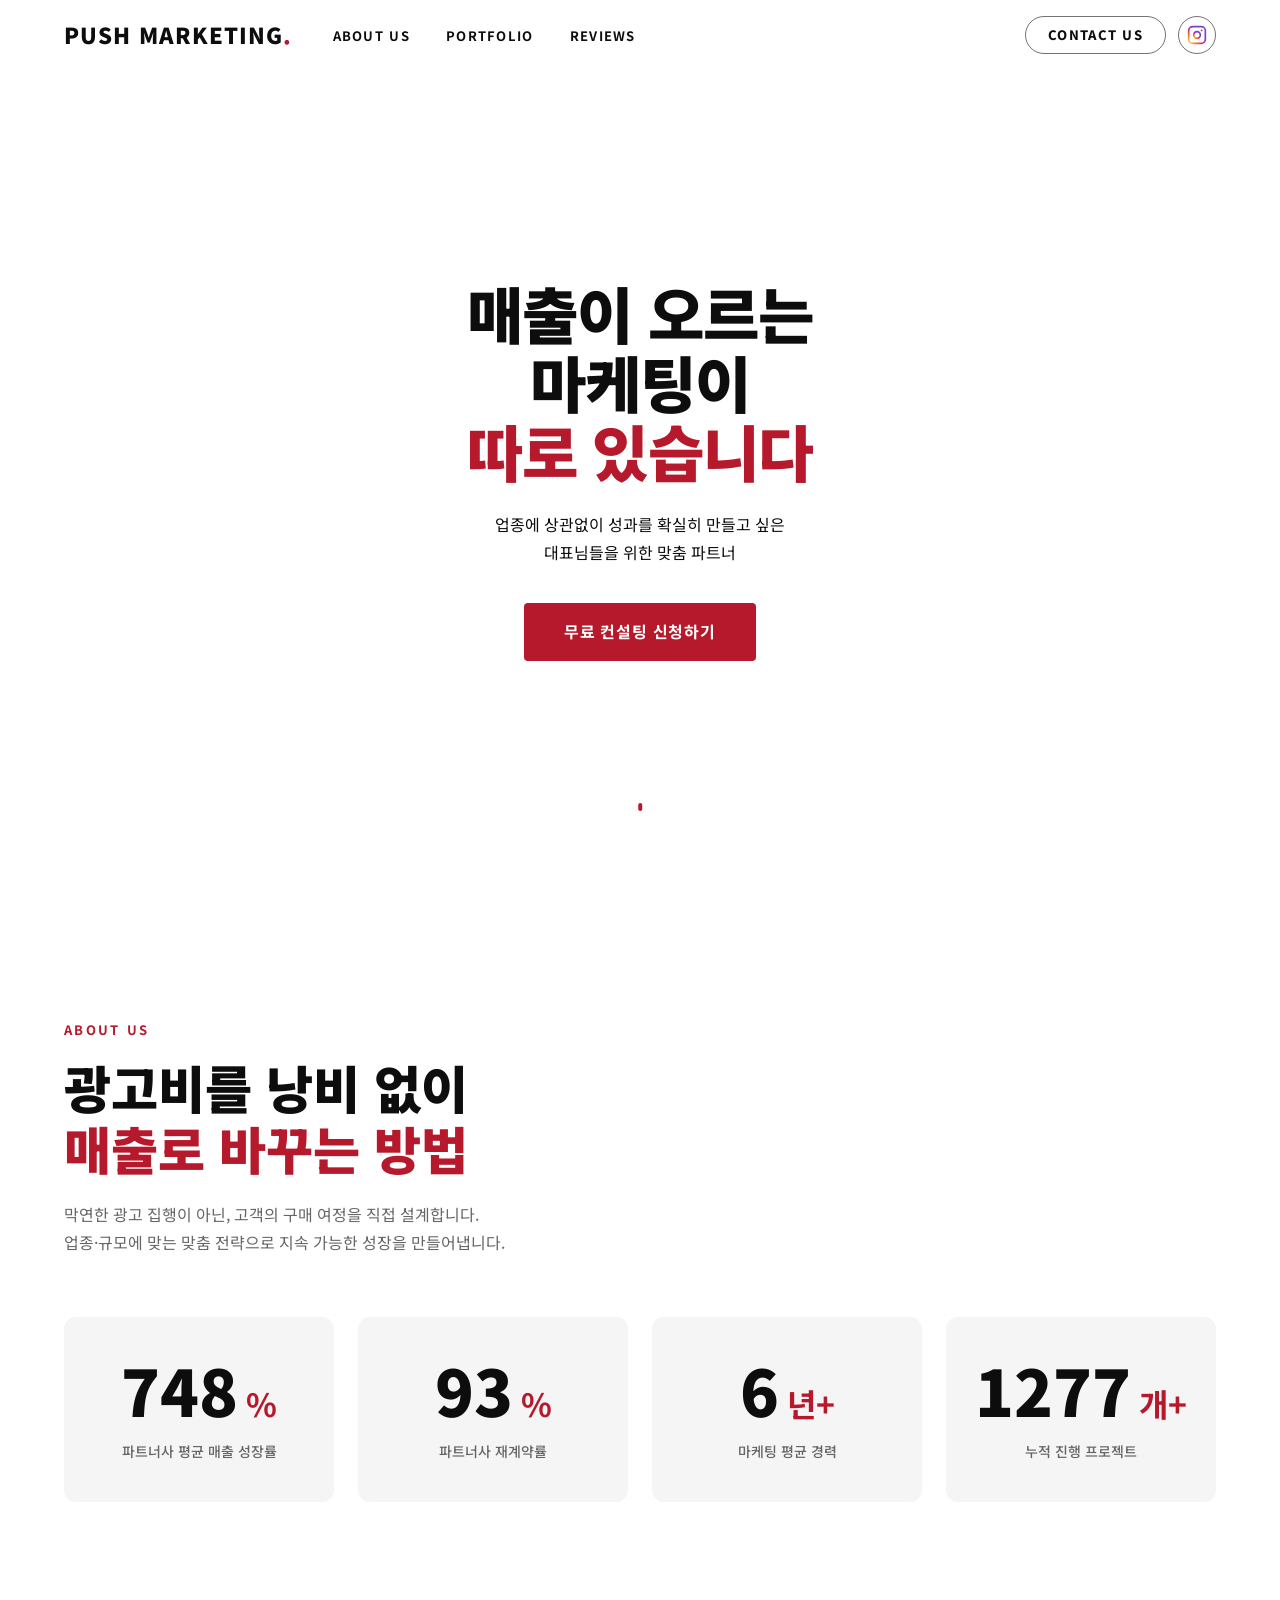
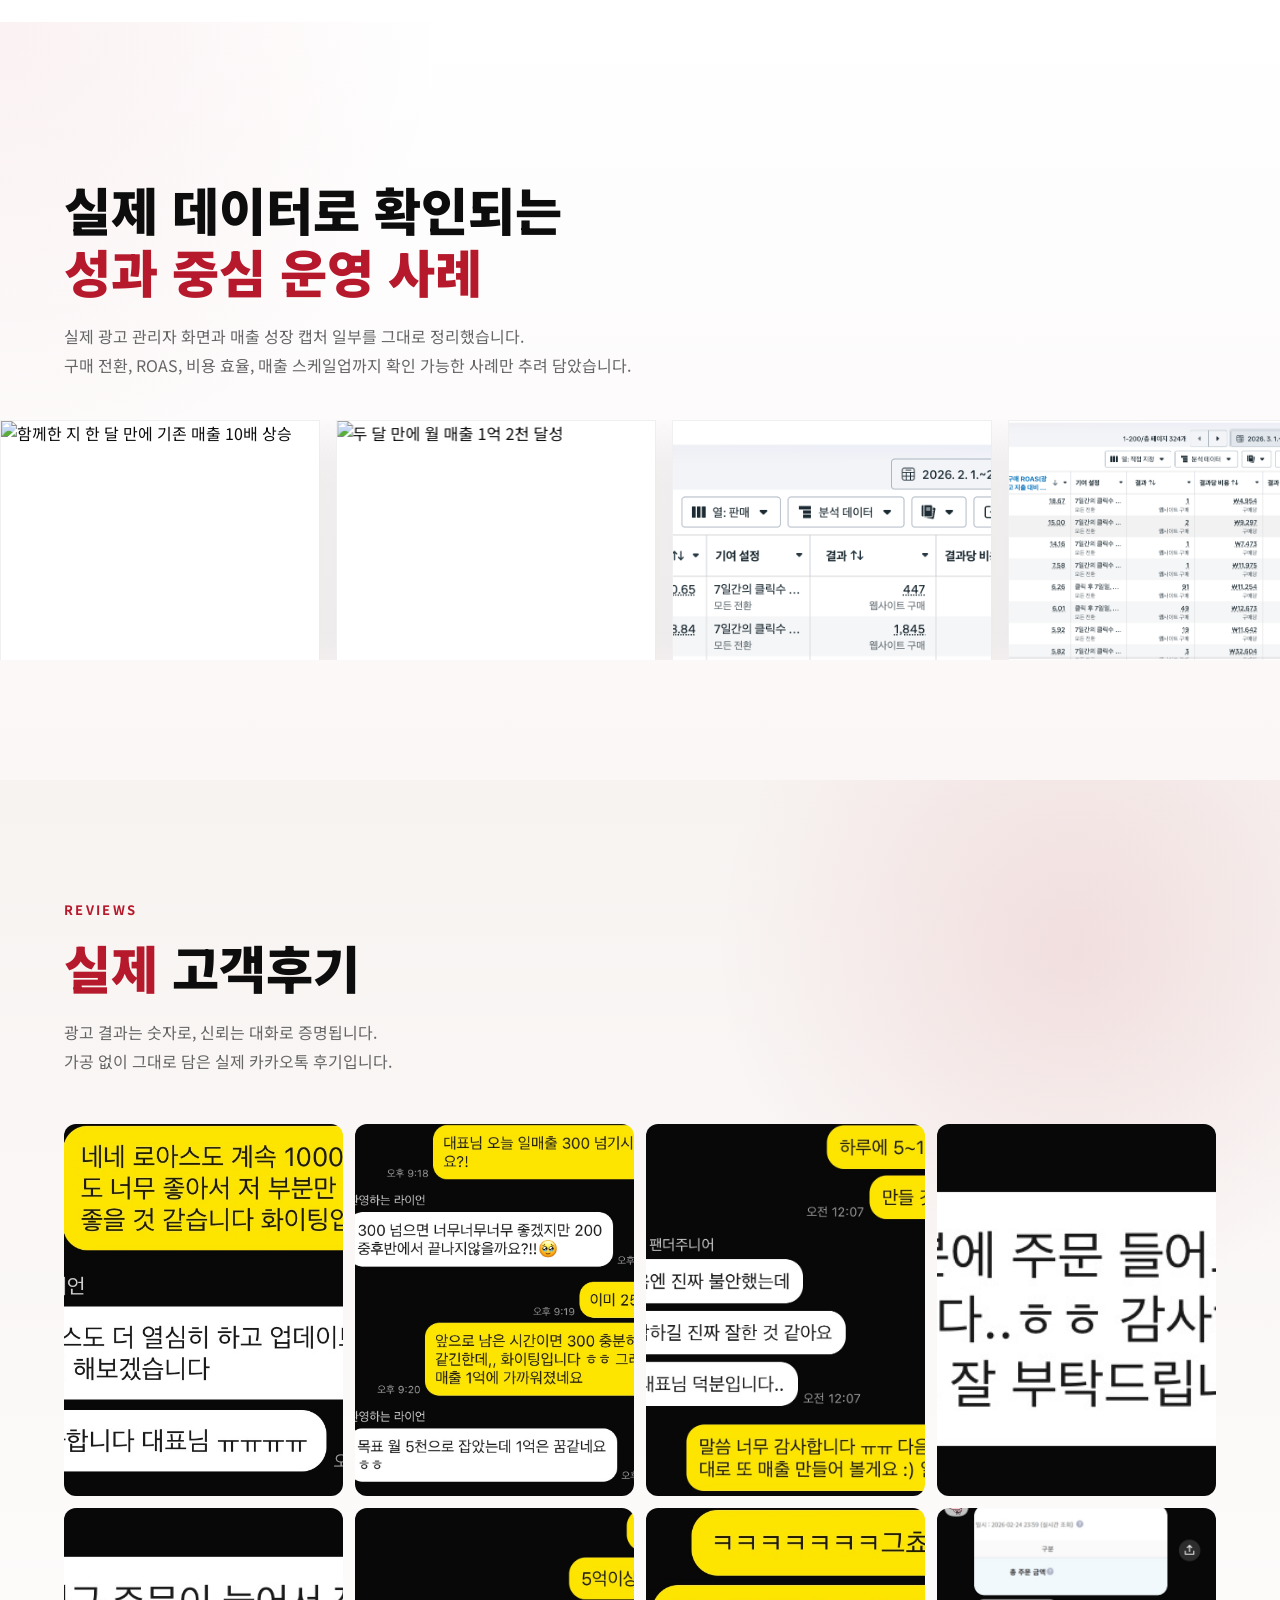
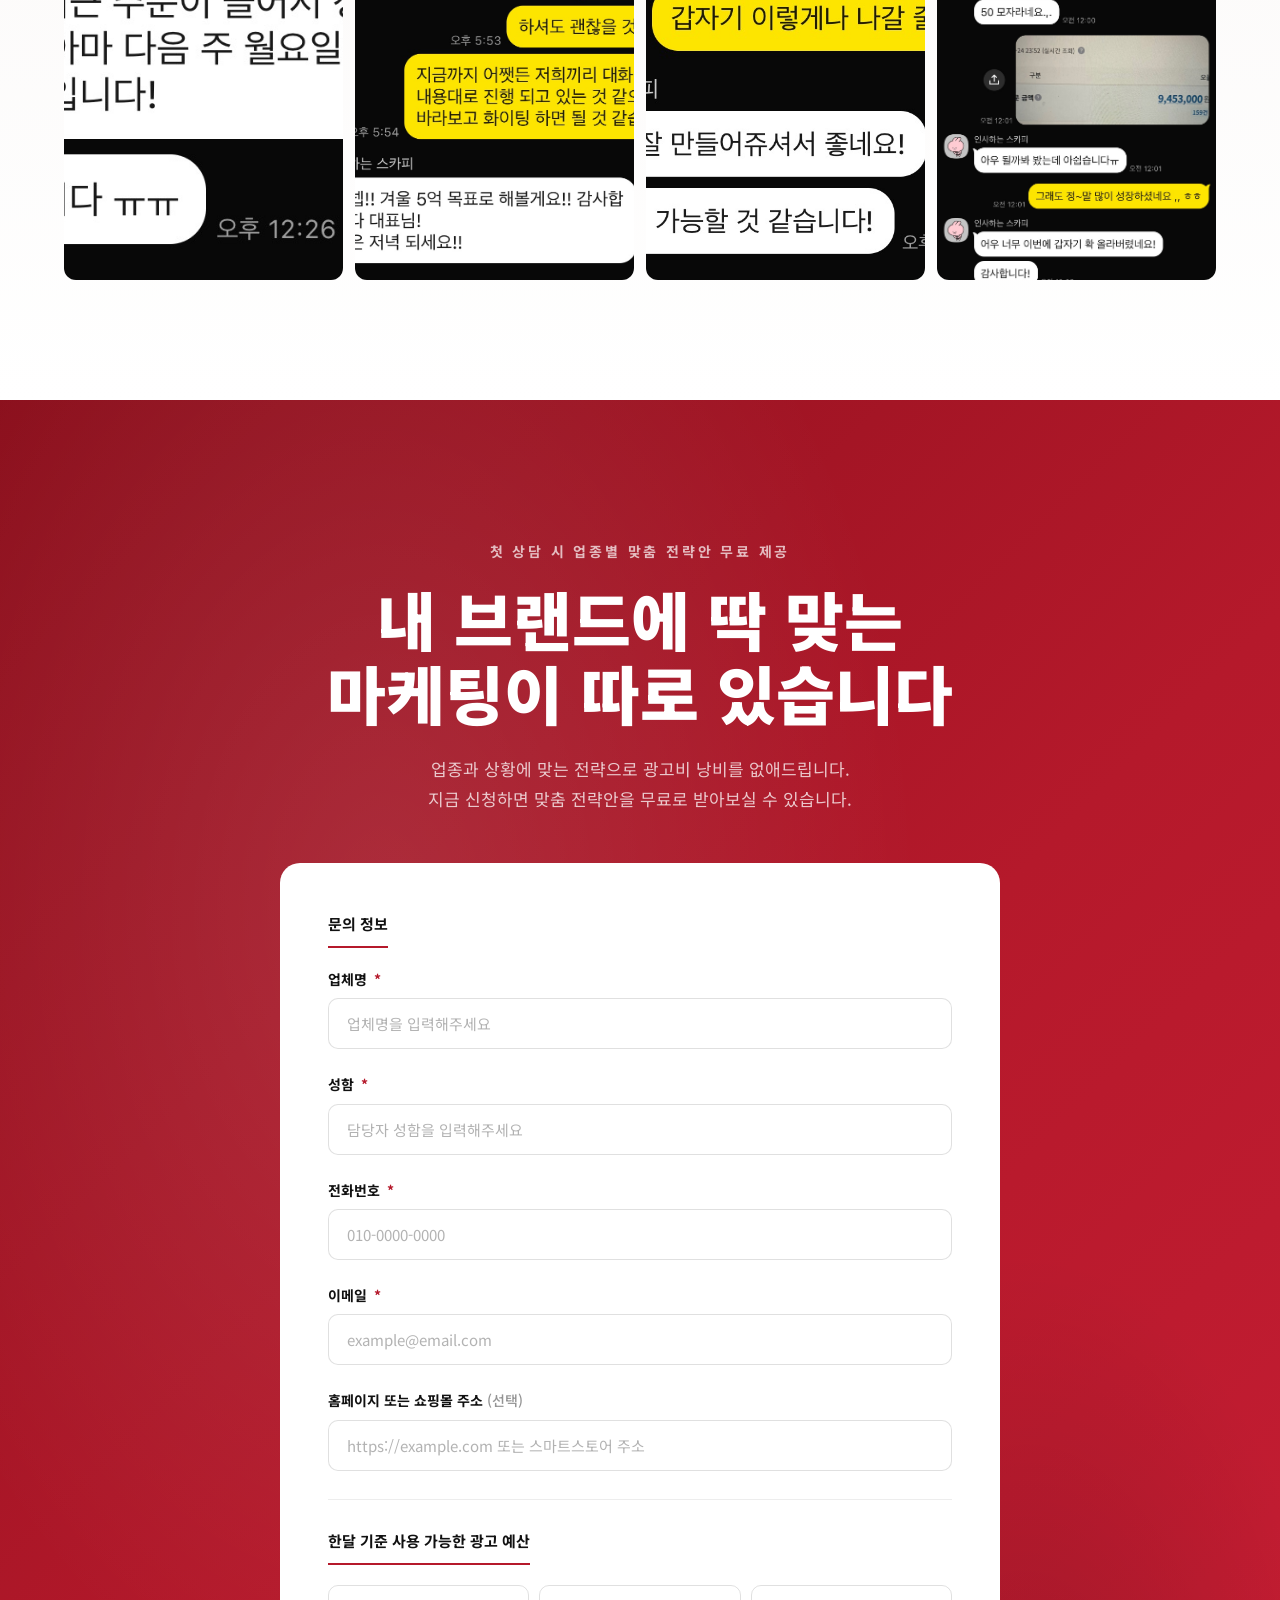
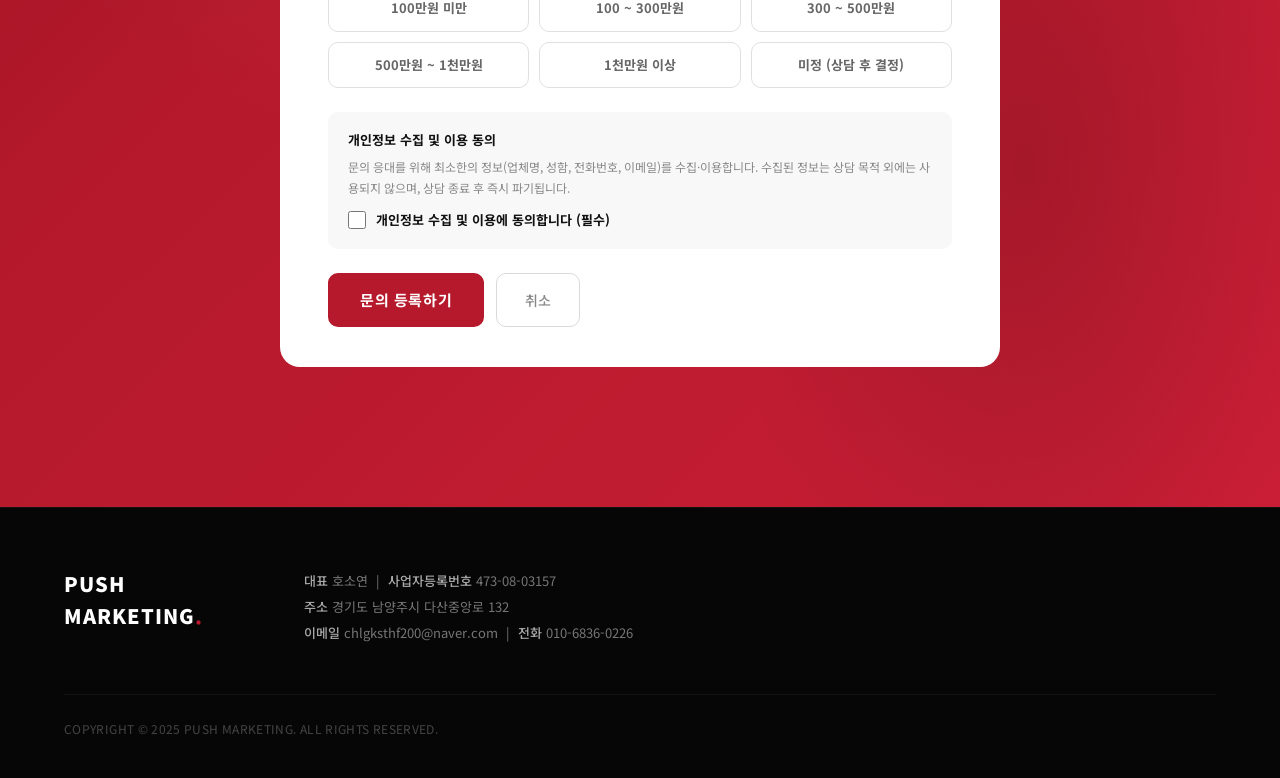
==== commit e51220d4: "update" ====
--- a/html/index.html
+++ b/html/index.html
@@ -3,7 +3,29 @@
 <head>
   <meta charset="UTF-8" />
   <meta name="viewport" content="width=device-width, initial-scale=1.0" />
-  <title>마케팅 파트너 | 성과로 증명하는 신뢰의 마케팅</title>
+  <title>푸쉬마케팅 | 성과로 증명하는 신뢰의 마케팅 파트너</title>
+
+  <!-- SEO 기본 -->
+  <meta name="description" content="푸쉬마케팅 — 업종에 상관없이 성과를 확실히 만드는 맞춤 마케팅 파트너. SNS 광고, 콘텐츠 마케팅, 퍼포먼스 마케팅 전문." />
+  <meta name="keywords" content="푸쉬마케팅, 마케팅 대행사, SNS 마케팅, 퍼포먼스 마케팅, 콘텐츠 마케팅, 인스타그램 광고, 소상공인 마케팅" />
+  <meta name="author" content="푸쉬마케팅" />
+  <meta name="robots" content="index, follow" />
+  <link rel="canonical" href="https://www.push20.com/" />
+
+  <!-- Open Graph (카카오/SNS 공유 + 네이버 검색) -->
+  <meta property="og:type" content="website" />
+  <meta property="og:site_name" content="푸쉬마케팅" />
+  <meta property="og:title" content="푸쉬마케팅 | 성과로 증명하는 신뢰의 마케팅 파트너" />
+  <meta property="og:description" content="업종에 상관없이 성과를 확실히 만드는 맞춤 마케팅 파트너. 무료 컨설팅 신청 가능." />
+  <meta property="og:url" content="https://www.push20.com/" />
+  <meta property="og:image" content="https://www.push20.com/images/og-image.png" />
+  <meta property="og:locale" content="ko_KR" />
+
+  <!-- Twitter Card -->
+  <meta name="twitter:card" content="summary_large_image" />
+  <meta name="twitter:title" content="푸쉬마케팅 | 성과로 증명하는 마케팅 파트너" />
+  <meta name="twitter:description" content="업종에 상관없이 성과를 확실히 만드는 맞춤 마케팅 파트너." />
+  <meta name="twitter:image" content="https://www.push20.com/images/og-image.png" />
   <link rel="stylesheet" href="../css/style.css" />
   <link rel="preconnect" href="https://fonts.googleapis.com" />
   <link rel="preconnect" href="https://fonts.gstatic.com" crossorigin />
@@ -248,6 +270,32 @@
       .form-actions { flex-direction: column; }
     }
   </style>
+
+  <!-- JSON-LD 구조화 데이터 -->
+  <script type="application/ld+json">
+  {
+    "@context": "https://schema.org",
+    "@type": "ProfessionalService",
+    "name": "푸쉬마케팅",
+    "url": "https://www.push20.com/",
+    "logo": "https://www.push20.com/images/og-image.png",
+    "image": "https://www.push20.com/images/og-image.png",
+    "description": "업종에 상관없이 성과를 확실히 만드는 맞춤 마케팅 파트너. SNS 광고, 콘텐츠 마케팅, 퍼포먼스 마케팅 전문.",
+    "telephone": "010-6836-0226",
+    "email": "chlgksthf200@naver.com",
+    "areaServed": "KR",
+    "inLanguage": "ko",
+    "sameAs": [
+      "https://www.instagram.com/tmdssol_"
+    ],
+    "contactPoint": {
+      "@type": "ContactPoint",
+      "telephone": "010-6836-0226",
+      "contactType": "customer service",
+      "availableLanguage": "Korean"
+    }
+  }
+  </script>
 </head>
 <body>
 
